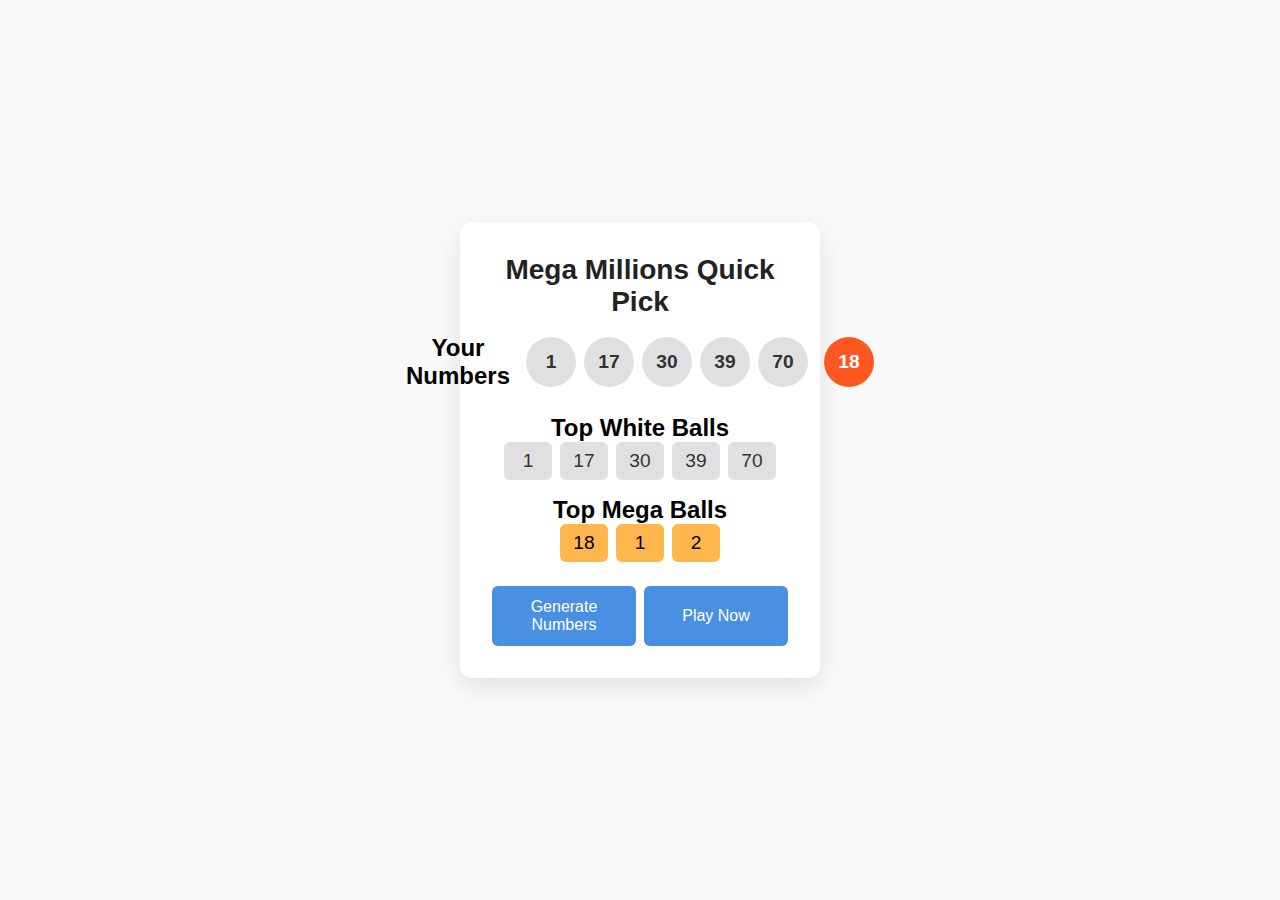
==== index.html @ 289bb9d2 "Update index.html" ====
<!DOCTYPE html>
<html lang="en">
<head>
  <meta charset="UTF-8" />
  <meta name="viewport" content="width=device-width, initial-scale=1" />
  <meta name="description" content="Generate sleek Mega Millions lottery numbers." />
  <title>Mega Millions Quick Pick</title>
  
  <!-- Preload critical CSS -->
  <link rel="preload" href="styles.css" as="style">
  <link rel="stylesheet" href="styles.css" />

  <!-- Favicon -->
  <link rel="icon" href="favicon.ico" />

  <!-- Open Graph Meta Tags -->
  <meta property="og:title" content="Mega Millions Quick Pick" />
  <meta property="og:description" content="Try your luck at generating Mega Millions lottery numbers!" />
  <meta property="og:image" content="path/to/preview-image.jpg" />
  <meta property="og:url" content="https://yourwebsite.com" />

  <!-- Prevent rendering issues -->
  <meta http-equiv="X-UA-Compatible" content="IE=edge" />
</head>
<body>
  <main class="card" role="main">
    <h1>Mega Millions Quick Pick</h1>

    <section class="numbers" aria-labelledby="numbers-heading">
      <h2 id="numbers-heading">Your Numbers</h2>
      <div class="white-numbers" aria-label="White Balls"></div>
      <div class="mega-number" aria-label="Mega Ball"></div>
    </section>

    <section class="frequency-section">
      <div class="freq-block">
        <h2>Top White Balls</h2>
        <div id="whiteFreqList" class="freq-list"></div>
      </div>
      <div class="freq-block">
        <h2>Top Mega Balls</h2>
        <div id="megaFreqList" class="freq-list"></div>
      </div>
    </section>

    <section class="actions">
      <button id="generateBtn" aria-label="Generate Lottery Numbers">Generate Numbers</button>
      <a id="playBtn" class="button" href="https://lnk.to/TLHP?tl_affid=17717" target="_blank" rel="noopener noreferrer" aria-label="Play Mega Millions Now">Play Now</a>
    </section>
  </main>

  <!-- JavaScript -->
  <script src="script.js" defer></script>
</body>
</html>
---- styles.css ----
* { box-sizing: border-box; margin: 0; padding: 0; }
body { font-family: Arial, sans-serif; background: #f9f9f9; display: flex; justify-content: center; align-items: center; min-height: 100vh; }
.card { background: #fff; padding: 2rem; border-radius: 12px; box-shadow: 0 8px 24px rgba(0,0,0,0.1); text-align: center; width: 360px; }
h1 { font-size: 1.75rem; margin-bottom: 1rem; color: #222; }
.numbers { display: flex; justify-content: center; align-items: center; margin: 1rem 0; gap: 1rem; }
.white-numbers, .mega-number { display: flex; gap: 0.5rem; }
.white-numbers .ball, .mega-number .ball { width: 50px; height: 50px; border-radius: 50%; display: flex; justify-content: center; align-items: center; font-size: 1.2rem; font-weight: bold; }
.white-numbers .ball { background: #e0e0e0; color: #333; }
.mega-number .ball { background: #ff5722; color: #fff; }
.frequency-section { margin: 1.5rem 0; }
.freq-block { margin-bottom: 1rem; }
.freq-block h3 { font-size: 1.1rem; margin-bottom: 0.5rem; color: #555; }
.freq-list { display: flex; flex-wrap: wrap; justify-content: center; gap: 0.5rem; }
.freq-item { background: #e0e0e0; padding: 0.5rem 0.75rem; border-radius: 6px; font-size: 1.2rem; color: #333; min-width: 48px; text-align: center; }
.freq-item.mega { background: #ffb74d; color: #000; }
.actions { display: flex; gap: 0.5rem; justify-content: center; margin-top: 1rem; }
button, a.button { flex: 1; text-decoration: none; background: #4a90e2; color: #fff; border: none; padding: 0.75rem; border-radius: 6px; font-size: 1rem; cursor: pointer; transition: background 0.3s; display: inline-flex; align-items: center; justify-content: center; }
button:hover, a.button:hover { background: #357ab8; }
---- styles.css ----
* { box-sizing: border-box; margin: 0; padding: 0; }
body { font-family: Arial, sans-serif; background: #f9f9f9; display: flex; justify-content: center; align-items: center; min-height: 100vh; }
.card { background: #fff; padding: 2rem; border-radius: 12px; box-shadow: 0 8px 24px rgba(0,0,0,0.1); text-align: center; width: 360px; }
h1 { font-size: 1.75rem; margin-bottom: 1rem; color: #222; }
.numbers { display: flex; justify-content: center; align-items: center; margin: 1rem 0; gap: 1rem; }
.white-numbers, .mega-number { display: flex; gap: 0.5rem; }
.white-numbers .ball, .mega-number .ball { width: 50px; height: 50px; border-radius: 50%; display: flex; justify-content: center; align-items: center; font-size: 1.2rem; font-weight: bold; }
.white-numbers .ball { background: #e0e0e0; color: #333; }
.mega-number .ball { background: #ff5722; color: #fff; }
.frequency-section { margin: 1.5rem 0; }
.freq-block { margin-bottom: 1rem; }
.freq-block h3 { font-size: 1.1rem; margin-bottom: 0.5rem; color: #555; }
.freq-list { display: flex; flex-wrap: wrap; justify-content: center; gap: 0.5rem; }
.freq-item { background: #e0e0e0; padding: 0.5rem 0.75rem; border-radius: 6px; font-size: 1.2rem; color: #333; min-width: 48px; text-align: center; }
.freq-item.mega { background: #ffb74d; color: #000; }
.actions { display: flex; gap: 0.5rem; justify-content: center; margin-top: 1rem; }
button, a.button { flex: 1; text-decoration: none; background: #4a90e2; color: #fff; border: none; padding: 0.75rem; border-radius: 6px; font-size: 1rem; cursor: pointer; transition: background 0.3s; display: inline-flex; align-items: center; justify-content: center; }
button:hover, a.button:hover { background: #357ab8; }
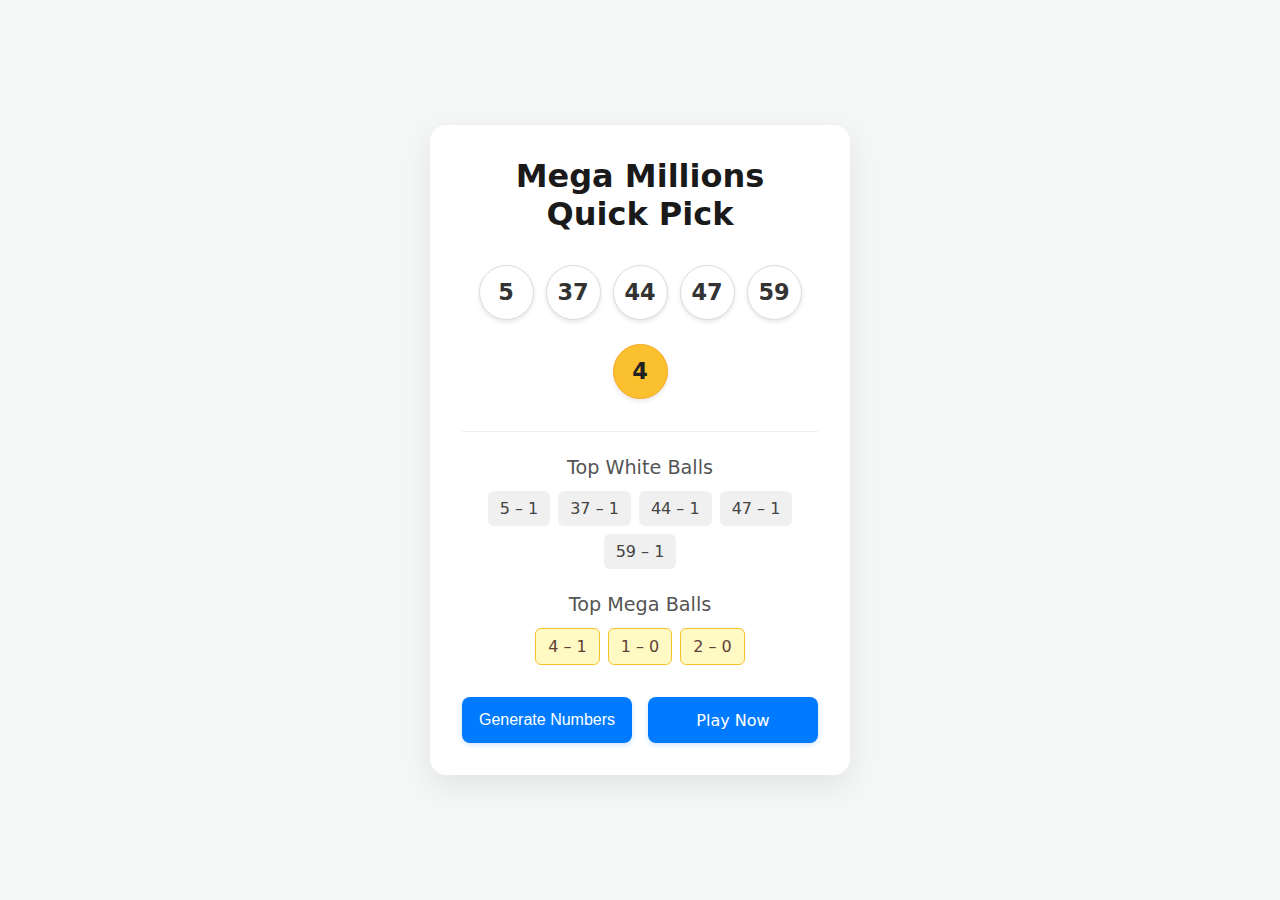
==== commit 9ec1d269: "Update index.html" ====
--- a/index.html
+++ b/index.html
@@ -3,53 +3,82 @@
 <head>
   <meta charset="UTF-8" />
   <meta name="viewport" content="width=device-width, initial-scale=1" />
-  <meta name="description" content="Generate sleek Mega Millions lottery numbers." />
-  <title>Mega Millions Quick Pick</title>
-  
+  <meta name="description" content="Generate sleek Mega Millions lottery numbers with history and frequency insights." />
+  <title>Mega Millions Quick Pick Generator</title>
+
   <!-- Preload critical CSS -->
   <link rel="preload" href="styles.css" as="style">
   <link rel="stylesheet" href="styles.css" />
 
   <!-- Favicon -->
-  <link rel="icon" href="favicon.ico" />
+  <link rel="icon" href="favicon.ico" /> <!-- Make sure favicon.ico exists -->
 
   <!-- Open Graph Meta Tags -->
-  <meta property="og:title" content="Mega Millions Quick Pick" />
-  <meta property="og:description" content="Try your luck at generating Mega Millions lottery numbers!" />
-  <meta property="og:image" content="path/to/preview-image.jpg" />
-  <meta property="og:url" content="https://yourwebsite.com" />
+  <meta property="og:title" content="Mega Millions Quick Pick Generator" />
+  <meta property="og:description" content="Generate Mega Millions lottery numbers, view history, and see frequent picks!" />
+  <!-- === UPDATE THESE === -->
+  <meta property="og:image" content="https://magyarplatano.github.io/megamillionsnumbergenerator/preview-image.jpg" /> <!-- Example: Replace with your actual image URL -->
+  <meta property="og:url" content="https://magyarplatano.github.io/megamillionsnumbergenerator/" /> <!-- Example: Replace with your actual live URL -->
+  <meta property="og:type" content="website" />
+  <!-- === === === === === -->
 
-  <!-- Prevent rendering issues -->
+  <!-- Prevent rendering issues (Optional but often helpful) -->
   <meta http-equiv="X-UA-Compatible" content="IE=edge" />
 </head>
 <body>
-  <main class="card" role="main">
+  <!-- Removed redundant role="main" -->
+  <main class="card">
     <h1>Mega Millions Quick Pick</h1>
 
-    <section class="numbers" aria-labelledby="numbers-heading">
-      <h2 id="numbers-heading">Your Numbers</h2>
+    <!-- Removed internal h2 and aria-labelledby, added aria-label -->
+    <section class="numbers" aria-label="Generated Numbers">
+      <!-- Numbers will be generated here by script.js -->
       <div class="white-numbers" aria-label="White Balls"></div>
       <div class="mega-number" aria-label="Mega Ball"></div>
     </section>
 
-    <section class="frequency-section">
-      <div class="freq-block">
-        <h2>Top White Balls</h2>
-        <div id="whiteFreqList" class="freq-list"></div>
-      </div>
-      <div class="freq-block">
-        <h2>Top Mega Balls</h2>
-        <div id="megaFreqList" class="freq-list"></div>
-      </div>
+    <!-- Frequency section (optional, based on your script.js features) -->
+    <section class="frequency-section" aria-labelledby="frequency-heading">
+        <h2 id="frequency-heading" class="visually-hidden">Number Frequency</h2> <!-- Added a visually hidden heading for better structure -->
+        <div class="freq-block">
+            <!-- Changed h2 to h3 for better hierarchy -->
+            <h3>Top White Balls</h3>
+            <div id="whiteFreqList" class="freq-list">
+                <!-- Frequency items will be generated here -->
+            </div>
+        </div>
+        <div class="freq-block">
+            <!-- Changed h2 to h3 for better hierarchy -->
+            <h3>Top Mega Balls</h3>
+            <div id="megaFreqList" class="freq-list">
+                <!-- Frequency items will be generated here -->
+            </div>
+        </div>
     </section>
 
-    <section class="actions">
-      <button id="generateBtn" aria-label="Generate Lottery Numbers">Generate Numbers</button>
-      <a id="playBtn" class="button" href="https://lnk.to/TLHP?tl_affid=17717" target="_blank" rel="noopener noreferrer" aria-label="Play Mega Millions Now">Play Now</a>
+    <section class="actions" aria-label="Actions">
+      <button id="generateBtn" aria-label="Generate New Lottery Numbers">Generate Numbers</button>
+      <!-- Ensure the affiliate link is correct -->
+      <a id="playBtn" class="button" href="https://lnk.to/TLHP?tl_affid=17717" target="_blank" rel="noopener noreferrer" aria-label="Play Mega Millions Online">Play Now</a>
     </section>
   </main>
 
-  <!-- JavaScript -->
+  <!-- Add a visually-hidden class to your CSS for accessibility -->
+  <style>
+    .visually-hidden {
+      position: absolute;
+      width: 1px;
+      height: 1px;
+      padding: 0;
+      margin: -1px;
+      overflow: hidden;
+      clip: rect(0, 0, 0, 0);
+      white-space: nowrap;
+      border: 0;
+    }
+  </style>
+
+  <!-- JavaScript (defer ensures it runs after HTML parsing) -->
   <script src="script.js" defer></script>
 </body>
 </html>
--- a/styles.css
+++ b/styles.css
@@ -1,18 +1,182 @@
-* { box-sizing: border-box; margin: 0; padding: 0; }
-body { font-family: Arial, sans-serif; background: #f9f9f9; display: flex; justify-content: center; align-items: center; min-height: 100vh; }
-.card { background: #fff; padding: 2rem; border-radius: 12px; box-shadow: 0 8px 24px rgba(0,0,0,0.1); text-align: center; width: 360px; }
-h1 { font-size: 1.75rem; margin-bottom: 1rem; color: #222; }
-.numbers { display: flex; justify-content: center; align-items: center; margin: 1rem 0; gap: 1rem; }
-.white-numbers, .mega-number { display: flex; gap: 0.5rem; }
-.white-numbers .ball, .mega-number .ball { width: 50px; height: 50px; border-radius: 50%; display: flex; justify-content: center; align-items: center; font-size: 1.2rem; font-weight: bold; }
-.white-numbers .ball { background: #e0e0e0; color: #333; }
-.mega-number .ball { background: #ff5722; color: #fff; }
-.frequency-section { margin: 1.5rem 0; }
-.freq-block { margin-bottom: 1rem; }
-.freq-block h3 { font-size: 1.1rem; margin-bottom: 0.5rem; color: #555; }
-.freq-list { display: flex; flex-wrap: wrap; justify-content: center; gap: 0.5rem; }
-.freq-item { background: #e0e0e0; padding: 0.5rem 0.75rem; border-radius: 6px; font-size: 1.2rem; color: #333; min-width: 48px; text-align: center; }
-.freq-item.mega { background: #ffb74d; color: #000; }
-.actions { display: flex; gap: 0.5rem; justify-content: center; margin-top: 1rem; }
-button, a.button { flex: 1; text-decoration: none; background: #4a90e2; color: #fff; border: none; padding: 0.75rem; border-radius: 6px; font-size: 1rem; cursor: pointer; transition: background 0.3s; display: inline-flex; align-items: center; justify-content: center; }
-button:hover, a.button:hover { background: #357ab8; }+/* === Reset & Basic Setup === */
+* {
+    box-sizing: border-box;
+    margin: 0;
+    padding: 0;
+}
+
+body {
+    /* Using a modern system font stack */
+    font-family: system-ui, -apple-system, BlinkMacSystemFont, "Segoe UI", Roboto,
+        Oxygen, Ubuntu, Cantarell, "Open Sans", "Helvetica Neue", sans-serif;
+    background-color: #f4f7f6; /* Slightly softer background */
+    color: #333; /* Default text color */
+    display: flex;
+    justify-content: center;
+    align-items: center;
+    min-height: 100vh;
+    padding: 1rem; /* Add padding for small screens */
+}
+
+/* === Card Styling === */
+.card {
+    background: #ffffff;
+    padding: 2rem;
+    border-radius: 16px; /* Slightly larger radius */
+    box-shadow: 0 10px 30px rgba(0, 0, 0, 0.08); /* Softer shadow */
+    text-align: center;
+    /* Responsive width */
+    max-width: 420px; /* Max width */
+    width: 100%; /* Take available width up to max-width */
+    margin: 1rem; /* Ensure spacing from viewport edges */
+}
+
+h1 {
+    font-size: 2rem; /* Slightly larger */
+    margin-bottom: 1.5rem; /* More space below title */
+    color: #1a1a1a; /* Darker heading color */
+    font-weight: 600;
+}
+
+/* === Generated Numbers Display === */
+.numbers {
+    display: flex;
+    justify-content: center; /* Center the groups */
+    align-items: center;
+    margin: 2rem 0; /* More vertical spacing */
+    gap: 1.5rem; /* Increased gap between white/mega groups */
+    flex-wrap: wrap; /* Allow wrapping if needed on very small screens */
+}
+
+.white-numbers,
+.mega-number {
+    display: flex;
+    gap: 0.75rem; /* Slightly more space between balls */
+}
+
+.ball { /* Combined common styles for all balls */
+    width: 55px; /* Slightly larger balls */
+    height: 55px;
+    border-radius: 50%;
+    display: flex;
+    justify-content: center;
+    align-items: center;
+    font-size: 1.4rem; /* Larger number text */
+    font-weight: bold;
+    box-shadow: 0 2px 4px rgba(0,0,0,0.1); /* Subtle shadow on balls */
+    transition: transform 0.2s ease-in-out; /* Smooth transition for hover */
+}
+
+/* Style for White Balls */
+.white-numbers .ball {
+    background: #ffffff;
+    color: #333333;
+    border: 1px solid #dcdcdc; /* Clearer border */
+}
+
+/* Style for the Mega Ball */
+.mega-number .ball {
+    /* Official Mega Millions Gold/Yellow */
+    background: #fbc02d; /* Material Design Yellow 700 - good gold */
+    color: #212121; /* Dark text for better contrast on yellow */
+    border: 1px solid #f9a825; /* Slightly darker border */
+}
+
+/* Optional: Add a subtle hover effect to balls */
+.ball:hover {
+    transform: scale(1.05);
+    box-shadow: 0 4px 8px rgba(0,0,0,0.15);
+}
+
+
+/* === Frequency Section (If you have one) === */
+.frequency-section {
+    margin: 2rem 0;
+    border-top: 1px solid #eee; /* Separator line */
+    padding-top: 1.5rem;
+}
+
+.freq-block {
+    margin-bottom: 1.5rem;
+}
+
+.freq-block h3 {
+    font-size: 1.2rem;
+    margin-bottom: 0.75rem;
+    color: #555;
+    font-weight: 500;
+}
+
+.freq-list {
+    display: flex;
+    flex-wrap: wrap;
+    justify-content: center;
+    gap: 0.5rem;
+}
+
+.freq-item {
+    background: #f0f0f0; /* Lighter gray */
+    padding: 0.5rem 0.75rem;
+    border-radius: 6px;
+    font-size: 1rem; /* Slightly smaller than main balls */
+    color: #444;
+    min-width: 40px; /* Adjust as needed */
+    text-align: center;
+    font-weight: 500;
+}
+
+.freq-item.mega {
+    background: #fff9c4; /* Lighter yellow for frequency */
+    color: #5d4037; /* Brownish text for contrast */
+    border: 1px solid #fbc02d;
+}
+
+/* === Action Buttons === */
+.actions {
+    display: flex;
+    gap: 1rem; /* More space between buttons */
+    justify-content: center;
+    margin-top: 2rem; /* More space above buttons */
+}
+
+button,
+a.button {
+    flex: 1; /* Allow buttons to grow */
+    max-width: 180px; /* But prevent them from getting too wide */
+    text-decoration: none;
+    background: #007bff; /* Standard vibrant blue */
+    color: #ffffff;
+    border: none;
+    padding: 0.85rem 1rem; /* Slightly more padding */
+    border-radius: 8px; /* Match card radius style */
+    font-size: 1rem;
+    font-weight: 500;
+    cursor: pointer;
+    transition: background-color 0.3s ease, transform 0.1s ease; /* Smooth transitions */
+    display: inline-flex;
+    align-items: center;
+    justify-content: center;
+    box-shadow: 0 2px 5px rgba(0, 123, 255, 0.2); /* Subtle shadow */
+}
+
+button:hover,
+a.button:hover {
+    background: #0056b3; /* Darker blue on hover */
+    transform: translateY(-2px); /* Slight lift effect */
+}
+
+button:active,
+a.button:active {
+    transform: translateY(0); /* Press down effect */
+    box-shadow: none;
+}
+
+/* Optional: Style for a secondary button if needed */
+.button.secondary {
+    background-color: #6c757d; /* Gray */
+    box-shadow: 0 2px 5px rgba(108, 117, 125, 0.2);
+}
+
+.button.secondary:hover {
+    background-color: #5a6268;
+}
--- a/styles.css
+++ b/styles.css
@@ -1,18 +1,182 @@
-* { box-sizing: border-box; margin: 0; padding: 0; }
-body { font-family: Arial, sans-serif; background: #f9f9f9; display: flex; justify-content: center; align-items: center; min-height: 100vh; }
-.card { background: #fff; padding: 2rem; border-radius: 12px; box-shadow: 0 8px 24px rgba(0,0,0,0.1); text-align: center; width: 360px; }
-h1 { font-size: 1.75rem; margin-bottom: 1rem; color: #222; }
-.numbers { display: flex; justify-content: center; align-items: center; margin: 1rem 0; gap: 1rem; }
-.white-numbers, .mega-number { display: flex; gap: 0.5rem; }
-.white-numbers .ball, .mega-number .ball { width: 50px; height: 50px; border-radius: 50%; display: flex; justify-content: center; align-items: center; font-size: 1.2rem; font-weight: bold; }
-.white-numbers .ball { background: #e0e0e0; color: #333; }
-.mega-number .ball { background: #ff5722; color: #fff; }
-.frequency-section { margin: 1.5rem 0; }
-.freq-block { margin-bottom: 1rem; }
-.freq-block h3 { font-size: 1.1rem; margin-bottom: 0.5rem; color: #555; }
-.freq-list { display: flex; flex-wrap: wrap; justify-content: center; gap: 0.5rem; }
-.freq-item { background: #e0e0e0; padding: 0.5rem 0.75rem; border-radius: 6px; font-size: 1.2rem; color: #333; min-width: 48px; text-align: center; }
-.freq-item.mega { background: #ffb74d; color: #000; }
-.actions { display: flex; gap: 0.5rem; justify-content: center; margin-top: 1rem; }
-button, a.button { flex: 1; text-decoration: none; background: #4a90e2; color: #fff; border: none; padding: 0.75rem; border-radius: 6px; font-size: 1rem; cursor: pointer; transition: background 0.3s; display: inline-flex; align-items: center; justify-content: center; }
-button:hover, a.button:hover { background: #357ab8; }+/* === Reset & Basic Setup === */
+* {
+    box-sizing: border-box;
+    margin: 0;
+    padding: 0;
+}
+
+body {
+    /* Using a modern system font stack */
+    font-family: system-ui, -apple-system, BlinkMacSystemFont, "Segoe UI", Roboto,
+        Oxygen, Ubuntu, Cantarell, "Open Sans", "Helvetica Neue", sans-serif;
+    background-color: #f4f7f6; /* Slightly softer background */
+    color: #333; /* Default text color */
+    display: flex;
+    justify-content: center;
+    align-items: center;
+    min-height: 100vh;
+    padding: 1rem; /* Add padding for small screens */
+}
+
+/* === Card Styling === */
+.card {
+    background: #ffffff;
+    padding: 2rem;
+    border-radius: 16px; /* Slightly larger radius */
+    box-shadow: 0 10px 30px rgba(0, 0, 0, 0.08); /* Softer shadow */
+    text-align: center;
+    /* Responsive width */
+    max-width: 420px; /* Max width */
+    width: 100%; /* Take available width up to max-width */
+    margin: 1rem; /* Ensure spacing from viewport edges */
+}
+
+h1 {
+    font-size: 2rem; /* Slightly larger */
+    margin-bottom: 1.5rem; /* More space below title */
+    color: #1a1a1a; /* Darker heading color */
+    font-weight: 600;
+}
+
+/* === Generated Numbers Display === */
+.numbers {
+    display: flex;
+    justify-content: center; /* Center the groups */
+    align-items: center;
+    margin: 2rem 0; /* More vertical spacing */
+    gap: 1.5rem; /* Increased gap between white/mega groups */
+    flex-wrap: wrap; /* Allow wrapping if needed on very small screens */
+}
+
+.white-numbers,
+.mega-number {
+    display: flex;
+    gap: 0.75rem; /* Slightly more space between balls */
+}
+
+.ball { /* Combined common styles for all balls */
+    width: 55px; /* Slightly larger balls */
+    height: 55px;
+    border-radius: 50%;
+    display: flex;
+    justify-content: center;
+    align-items: center;
+    font-size: 1.4rem; /* Larger number text */
+    font-weight: bold;
+    box-shadow: 0 2px 4px rgba(0,0,0,0.1); /* Subtle shadow on balls */
+    transition: transform 0.2s ease-in-out; /* Smooth transition for hover */
+}
+
+/* Style for White Balls */
+.white-numbers .ball {
+    background: #ffffff;
+    color: #333333;
+    border: 1px solid #dcdcdc; /* Clearer border */
+}
+
+/* Style for the Mega Ball */
+.mega-number .ball {
+    /* Official Mega Millions Gold/Yellow */
+    background: #fbc02d; /* Material Design Yellow 700 - good gold */
+    color: #212121; /* Dark text for better contrast on yellow */
+    border: 1px solid #f9a825; /* Slightly darker border */
+}
+
+/* Optional: Add a subtle hover effect to balls */
+.ball:hover {
+    transform: scale(1.05);
+    box-shadow: 0 4px 8px rgba(0,0,0,0.15);
+}
+
+
+/* === Frequency Section (If you have one) === */
+.frequency-section {
+    margin: 2rem 0;
+    border-top: 1px solid #eee; /* Separator line */
+    padding-top: 1.5rem;
+}
+
+.freq-block {
+    margin-bottom: 1.5rem;
+}
+
+.freq-block h3 {
+    font-size: 1.2rem;
+    margin-bottom: 0.75rem;
+    color: #555;
+    font-weight: 500;
+}
+
+.freq-list {
+    display: flex;
+    flex-wrap: wrap;
+    justify-content: center;
+    gap: 0.5rem;
+}
+
+.freq-item {
+    background: #f0f0f0; /* Lighter gray */
+    padding: 0.5rem 0.75rem;
+    border-radius: 6px;
+    font-size: 1rem; /* Slightly smaller than main balls */
+    color: #444;
+    min-width: 40px; /* Adjust as needed */
+    text-align: center;
+    font-weight: 500;
+}
+
+.freq-item.mega {
+    background: #fff9c4; /* Lighter yellow for frequency */
+    color: #5d4037; /* Brownish text for contrast */
+    border: 1px solid #fbc02d;
+}
+
+/* === Action Buttons === */
+.actions {
+    display: flex;
+    gap: 1rem; /* More space between buttons */
+    justify-content: center;
+    margin-top: 2rem; /* More space above buttons */
+}
+
+button,
+a.button {
+    flex: 1; /* Allow buttons to grow */
+    max-width: 180px; /* But prevent them from getting too wide */
+    text-decoration: none;
+    background: #007bff; /* Standard vibrant blue */
+    color: #ffffff;
+    border: none;
+    padding: 0.85rem 1rem; /* Slightly more padding */
+    border-radius: 8px; /* Match card radius style */
+    font-size: 1rem;
+    font-weight: 500;
+    cursor: pointer;
+    transition: background-color 0.3s ease, transform 0.1s ease; /* Smooth transitions */
+    display: inline-flex;
+    align-items: center;
+    justify-content: center;
+    box-shadow: 0 2px 5px rgba(0, 123, 255, 0.2); /* Subtle shadow */
+}
+
+button:hover,
+a.button:hover {
+    background: #0056b3; /* Darker blue on hover */
+    transform: translateY(-2px); /* Slight lift effect */
+}
+
+button:active,
+a.button:active {
+    transform: translateY(0); /* Press down effect */
+    box-shadow: none;
+}
+
+/* Optional: Style for a secondary button if needed */
+.button.secondary {
+    background-color: #6c757d; /* Gray */
+    box-shadow: 0 2px 5px rgba(108, 117, 125, 0.2);
+}
+
+.button.secondary:hover {
+    background-color: #5a6268;
+}
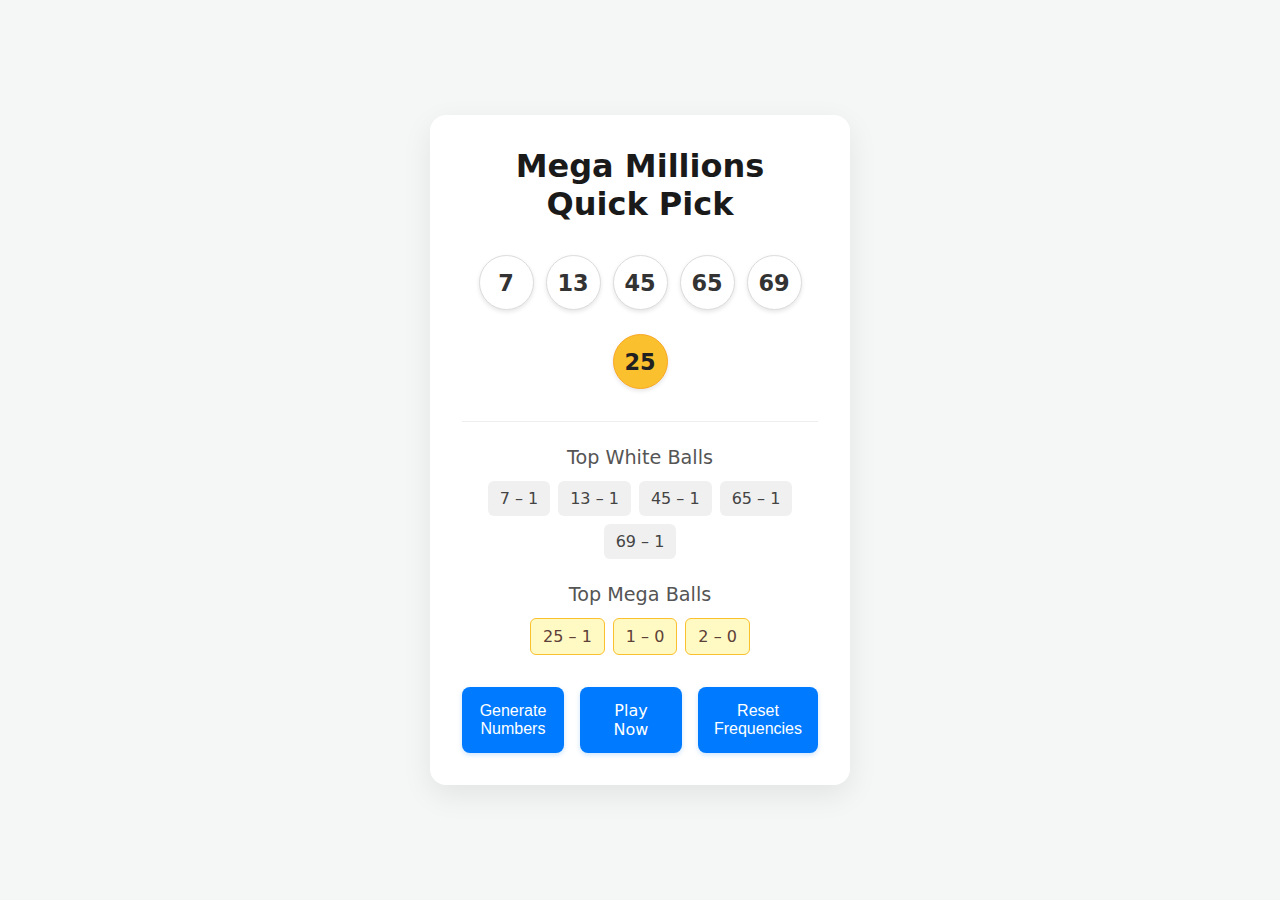
==== commit 9103e0ef: "Update index.html" ====
--- a/index.html
+++ b/index.html
@@ -60,6 +60,7 @@
       <button id="generateBtn" aria-label="Generate New Lottery Numbers">Generate Numbers</button>
       <!-- Ensure the affiliate link is correct -->
       <a id="playBtn" class="button" href="https://lnk.to/TLHP?tl_affid=17717" target="_blank" rel="noopener noreferrer" aria-label="Play Mega Millions Online">Play Now</a>
+      <button id="resetBtn" class="secondary" aria-label="Reset Frequency Data">Reset Frequencies</button>
     </section>
   </main>
 
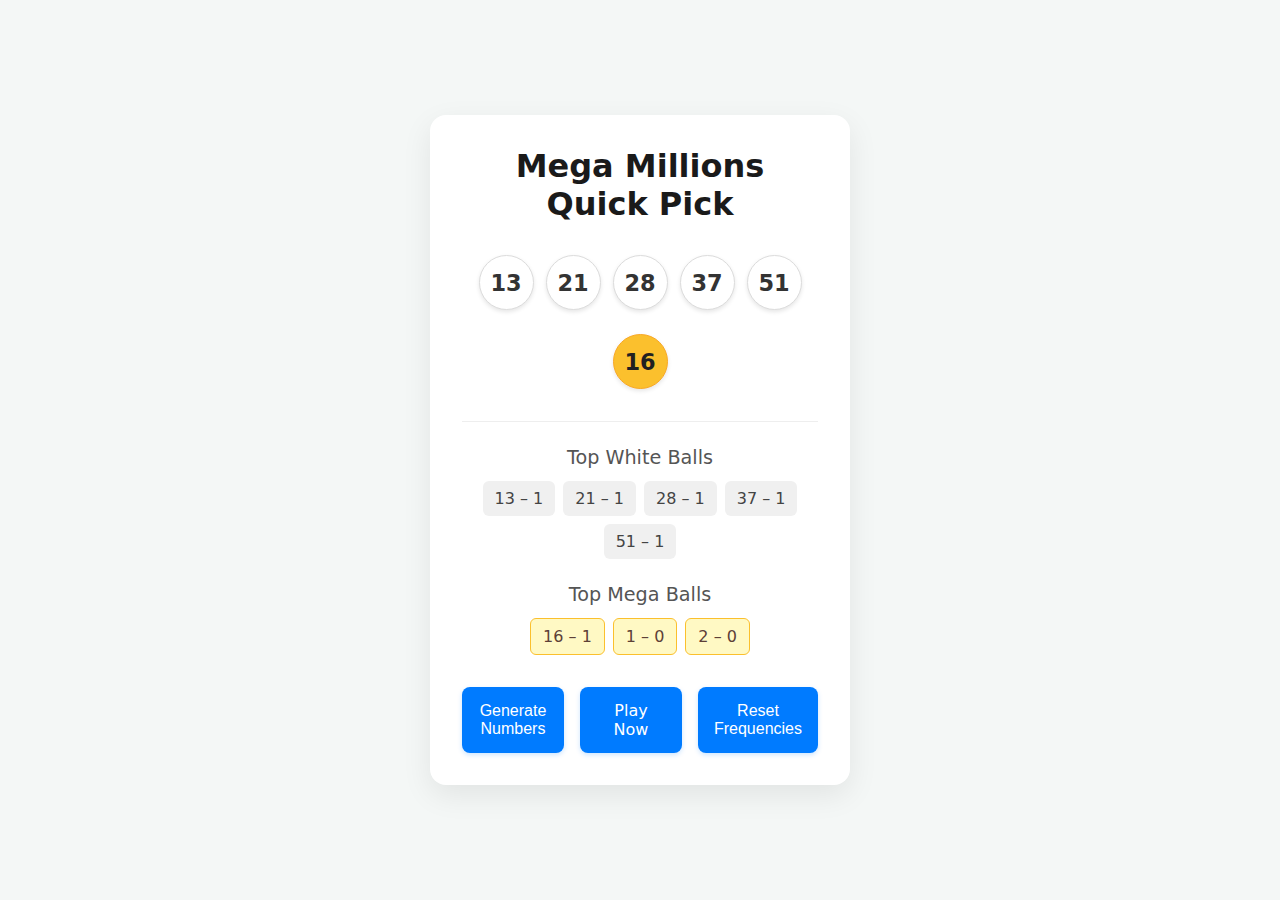
==== commit fcb4bdb9: "Update index.html" ====
--- a/index.html
+++ b/index.html
@@ -26,6 +26,17 @@
   <meta http-equiv="X-UA-Compatible" content="IE=edge" />
 </head>
 <body>
+
+  <!-- Google Analytics -->
+<script async src="https://www.googletagmanager.com/gtag/js?id=G-XXXXXXXXXX"></script>
+<script>
+  window.dataLayer = window.dataLayer || [];
+  function gtag(){dataLayer.push(arguments);}
+  gtag('js', new Date());
+
+  gtag('config', 'G-F3H5F42000');
+</script>
+
   <!-- Removed redundant role="main" -->
   <main class="card">
     <h1>Mega Millions Quick Pick</h1>
--- a/styles.css
+++ b/styles.css
@@ -179,4 +179,20 @@
 
 .button.secondary:hover {
     background-color: #5a6268;
+/* Secondary Button Style (Reset Frequencies) */
+button.secondary {
+  background-color: #f5f5f5;
+  color: #444;
+  border: 1px solid #ccc;
+  border-radius: 8px;
+  padding: 10px 16px;
+  font-size: 1rem;
+  margin-top: 12px;
+  transition: background-color 0.2s ease;
 }
+
+button.secondary:hover {
+  background-color: #e4e4e4;
+  cursor: pointer;
+}
+
--- a/styles.css
+++ b/styles.css
@@ -179,4 +179,20 @@
 
 .button.secondary:hover {
     background-color: #5a6268;
+/* Secondary Button Style (Reset Frequencies) */
+button.secondary {
+  background-color: #f5f5f5;
+  color: #444;
+  border: 1px solid #ccc;
+  border-radius: 8px;
+  padding: 10px 16px;
+  font-size: 1rem;
+  margin-top: 12px;
+  transition: background-color 0.2s ease;
 }
+
+button.secondary:hover {
+  background-color: #e4e4e4;
+  cursor: pointer;
+}
+
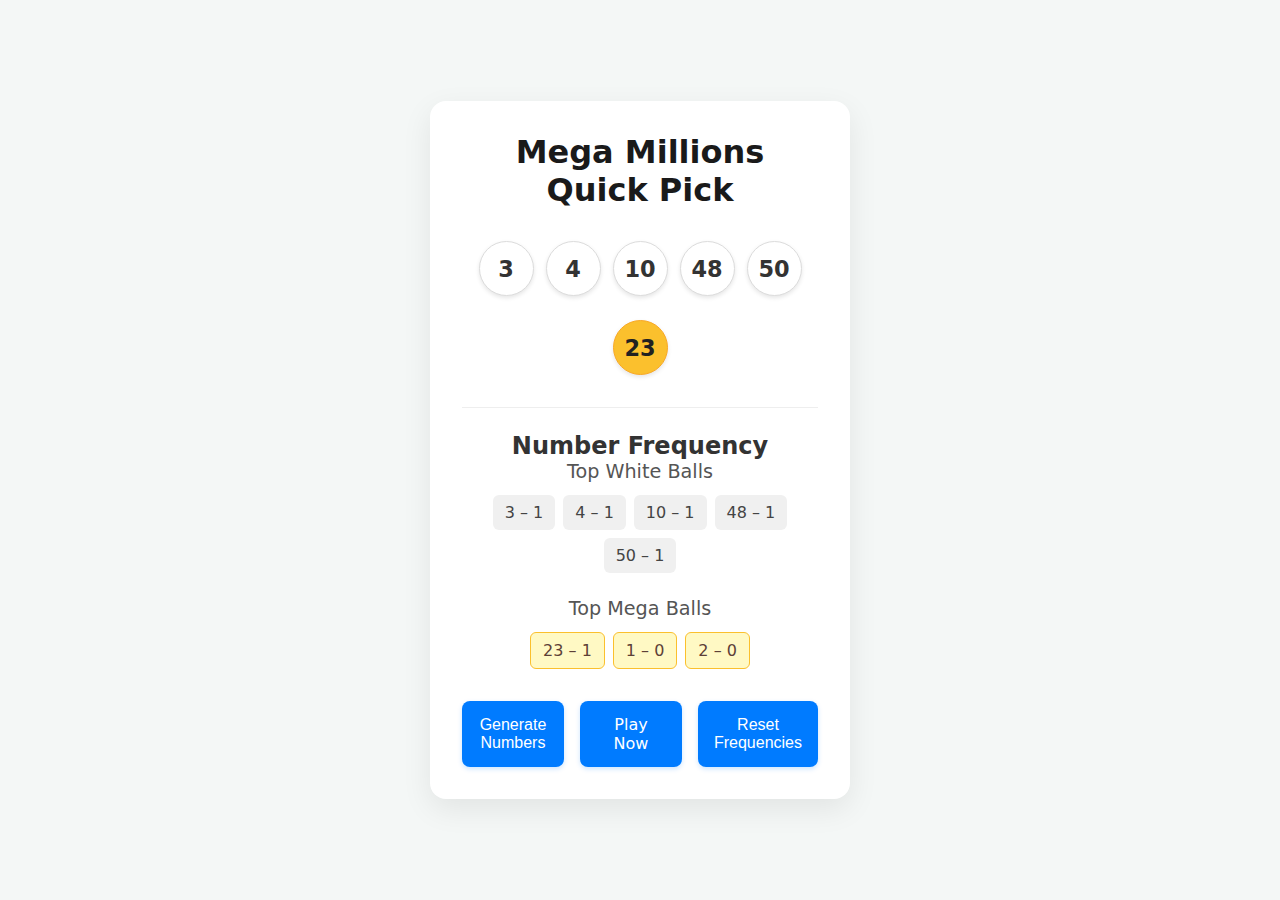
==== commit 1416b30a: "Update index.html" ====
--- a/index.html
+++ b/index.html
@@ -7,90 +7,67 @@
   <title>Mega Millions Quick Pick Generator</title>
 
   <!-- Preload critical CSS -->
-  <link rel="preload" href="styles.css" as="style">
+  <link rel="preload" href="styles.css" as="style" crossorigin="anonymous">
   <link rel="stylesheet" href="styles.css" />
 
   <!-- Favicon -->
-  <link rel="icon" href="favicon.ico" /> <!-- Make sure favicon.ico exists -->
+  <link rel="icon" href="favicon.ico" />
 
   <!-- Open Graph Meta Tags -->
   <meta property="og:title" content="Mega Millions Quick Pick Generator" />
   <meta property="og:description" content="Generate Mega Millions lottery numbers, view history, and see frequent picks!" />
-  <!-- === UPDATE THESE === -->
-  <meta property="og:image" content="https://magyarplatano.github.io/megamillionsnumbergenerator/preview-image.jpg" /> <!-- Example: Replace with your actual image URL -->
-  <meta property="og:url" content="https://magyarplatano.github.io/megamillionsnumbergenerator/" /> <!-- Example: Replace with your actual live URL -->
+  <meta property="og:image" content="https://magyarplatano.github.io/megamillionsnumbergenerator/preview-image.jpg" />
+  <meta property="og:url" content="https://magyarplatano.github.io/megamillionsnumbergenerator/" />
   <meta property="og:type" content="website" />
-  <!-- === === === === === -->
 
-  <!-- Prevent rendering issues (Optional but often helpful) -->
+  <!-- Prevent rendering issues -->
   <meta http-equiv="X-UA-Compatible" content="IE=edge" />
 </head>
 <body>
 
   <!-- Google Analytics -->
-<script async src="https://www.googletagmanager.com/gtag/js?id=G-XXXXXXXXXX"></script>
-<script>
-  window.dataLayer = window.dataLayer || [];
-  function gtag(){dataLayer.push(arguments);}
-  gtag('js', new Date());
+  <script async src="https://www.googletagmanager.com/gtag/js?id=G-XXXXXXXXXX"></script>
+  <script>
+    window.dataLayer = window.dataLayer || [];
+    function gtag(){dataLayer.push(arguments);}
+    gtag('js', new Date());
 
-  gtag('config', 'G-F3H5F42000');
-</script>
+    gtag('config', 'G-F3H5F42000');
+  </script>
 
-  <!-- Removed redundant role="main" -->
   <main class="card">
     <h1>Mega Millions Quick Pick</h1>
 
-    <!-- Removed internal h2 and aria-labelledby, added aria-label -->
     <section class="numbers" aria-label="Generated Numbers">
       <!-- Numbers will be generated here by script.js -->
-      <div class="white-numbers" aria-label="White Balls"></div>
-      <div class="mega-number" aria-label="Mega Ball"></div>
+      <ul class="white-numbers" aria-label="White Balls"></ul>
+      <ul class="mega-number" aria-label="Mega Ball"></ul>
     </section>
 
-    <!-- Frequency section (optional, based on your script.js features) -->
     <section class="frequency-section" aria-labelledby="frequency-heading">
-        <h2 id="frequency-heading" class="visually-hidden">Number Frequency</h2> <!-- Added a visually hidden heading for better structure -->
-        <div class="freq-block">
-            <!-- Changed h2 to h3 for better hierarchy -->
-            <h3>Top White Balls</h3>
-            <div id="whiteFreqList" class="freq-list">
-                <!-- Frequency items will be generated here -->
-            </div>
-        </div>
-        <div class="freq-block">
-            <!-- Changed h2 to h3 for better hierarchy -->
-            <h3>Top Mega Balls</h3>
-            <div id="megaFreqList" class="freq-list">
-                <!-- Frequency items will be generated here -->
-            </div>
-        </div>
+      <h2 id="frequency-heading" class="visually-hidden">Number Frequency</h2>
+      <div class="freq-block">
+        <h3>Top White Balls</h3>
+        <ul id="whiteFreqList" class="freq-list">
+          <!-- Frequency items will be generated here -->
+        </ul>
+      </div>
+      <div class="freq-block">
+        <h3>Top Mega Balls</h3>
+        <ul id="megaFreqList" class="freq-list">
+          <!-- Frequency items will be generated here -->
+        </ul>
+      </div>
     </section>
 
     <section class="actions" aria-label="Actions">
       <button id="generateBtn" aria-label="Generate New Lottery Numbers">Generate Numbers</button>
-      <!-- Ensure the affiliate link is correct -->
       <a id="playBtn" class="button" href="https://lnk.to/TLHP?tl_affid=17717" target="_blank" rel="noopener noreferrer" aria-label="Play Mega Millions Online">Play Now</a>
       <button id="resetBtn" class="secondary" aria-label="Reset Frequency Data">Reset Frequencies</button>
     </section>
   </main>
 
-  <!-- Add a visually-hidden class to your CSS for accessibility -->
-  <style>
-    .visually-hidden {
-      position: absolute;
-      width: 1px;
-      height: 1px;
-      padding: 0;
-      margin: -1px;
-      overflow: hidden;
-      clip: rect(0, 0, 0, 0);
-      white-space: nowrap;
-      border: 0;
-    }
-  </style>
-
-  <!-- JavaScript (defer ensures it runs after HTML parsing) -->
+  <!-- JavaScript -->
   <script src="script.js" defer></script>
 </body>
 </html>
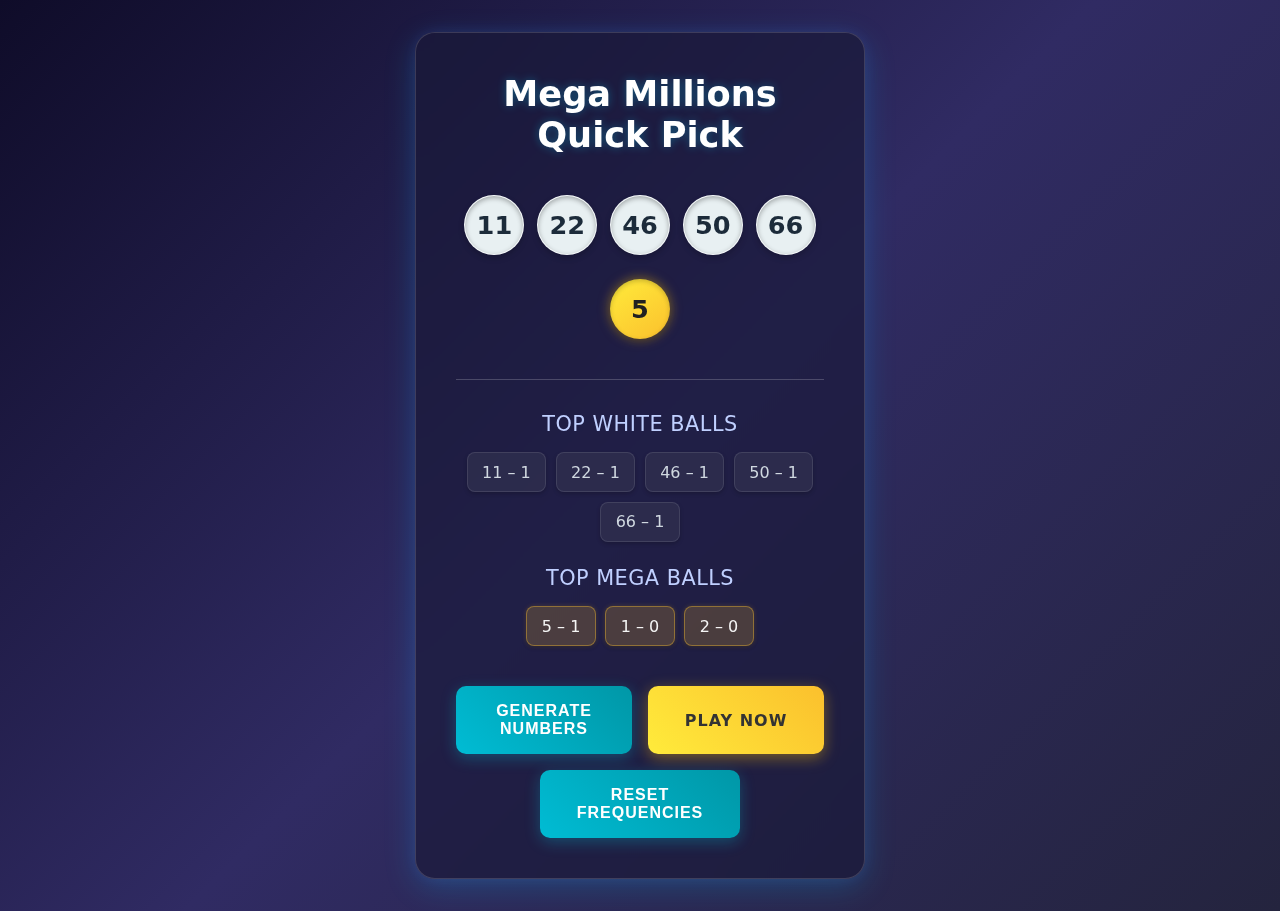
==== commit 6f715f70: "Update index.html" ====
--- a/index.html
+++ b/index.html
@@ -16,7 +16,7 @@
   <!-- Open Graph Meta Tags -->
   <meta property="og:title" content="Mega Millions Quick Pick Generator" />
   <meta property="og:description" content="Generate Mega Millions lottery numbers, view history, and see frequent picks!" />
-  <meta property="og:image" content="https://magyarplatano.github.io/megamillionsnumbergenerator/preview-image.jpg" />
+  <meta property="preview.png" content="https://magyarplatano.github.io/megamillionsnumbergenerator/preview-image.jpg" />
   <meta property="og:url" content="https://magyarplatano.github.io/megamillionsnumbergenerator/" />
   <meta property="og:type" content="website" />
 
--- a/styles.css
+++ b/styles.css
@@ -5,95 +5,132 @@
     padding: 0;
 }
 
+/* === Visually Hidden (Global) === */
+.visually-hidden {
+    position: absolute;
+    width: 1px;
+    height: 1px;
+    padding: 0;
+    margin: -1px;
+    overflow: hidden;
+    clip: rect(0, 0, 0, 0);
+    white-space: nowrap;
+    border: 0;
+}
+
+/* === Body Styling (Dark Futuristic Background) === */
 body {
-    /* Using a modern system font stack */
-    font-family: system-ui, -apple-system, BlinkMacSystemFont, "Segoe UI", Roboto,
-        Oxygen, Ubuntu, Cantarell, "Open Sans", "Helvetica Neue", sans-serif;
-    background-color: #f4f7f6; /* Slightly softer background */
-    color: #333; /* Default text color */
+    font-family: system-ui, -apple-system, BlinkMacSystemFont, "Segoe UI", Roboto, Oxygen, Ubuntu, Cantarell, "Open Sans", "Helvetica Neue", sans-serif;
+    /* Dark gradient background */
+    background: linear-gradient(135deg, #0f0c29 0%, #302b63 50%, #24243e 100%);
+    color: #e0e0e0; /* Light text for dark background */
     display: flex;
     justify-content: center;
     align-items: center;
     min-height: 100vh;
-    padding: 1rem; /* Add padding for small screens */
-}
-
-/* === Card Styling === */
+    padding: 1rem;
+}
+
+/* === Card Styling (Glassmorphism/Futuristic Panel) === */
 .card {
-    background: #ffffff;
-    padding: 2rem;
-    border-radius: 16px; /* Slightly larger radius */
-    box-shadow: 0 10px 30px rgba(0, 0, 0, 0.08); /* Softer shadow */
+    /* Semi-transparent background with blur */
+    background: rgba(25, 25, 55, 0.65);
+    backdrop-filter: blur(12px);
+    -webkit-backdrop-filter: blur(12px); /* Safari support */
+    border: 1px solid rgba(255, 255, 255, 0.15); /* Subtle light border */
+    padding: 2.5rem; /* Slightly more padding */
+    border-radius: 20px; /* More rounded corners */
+    /* Neon glow effect */
+    box-shadow: 0 8px 32px rgba(0, 200, 255, 0.2), 0 0 15px rgba(100, 100, 220, 0.15);
     text-align: center;
-    /* Responsive width */
-    max-width: 420px; /* Max width */
-    width: 100%; /* Take available width up to max-width */
-    margin: 1rem; /* Ensure spacing from viewport edges */
-}
-
+    max-width: 450px; /* Slightly wider */
+    width: 100%;
+    margin: 1rem;
+    transition: box-shadow 0.3s ease, transform 0.3s ease; /* Smooth transitions */
+}
+
+/* === Heading === */
 h1 {
-    font-size: 2rem; /* Slightly larger */
-    margin-bottom: 1.5rem; /* More space below title */
-    color: #1a1a1a; /* Darker heading color */
-    font-weight: 600;
+    font-size: 2.2rem;
+    margin-bottom: 2rem;
+    color: #ffffff; /* Bright white heading */
+    font-weight: 700;
+    /* Subtle text glow */
+    text-shadow: 0 0 10px rgba(0, 220, 255, 0.3);
 }
 
 /* === Generated Numbers Display === */
 .numbers {
     display: flex;
-    justify-content: center; /* Center the groups */
-    align-items: center;
-    margin: 2rem 0; /* More vertical spacing */
-    gap: 1.5rem; /* Increased gap between white/mega groups */
-    flex-wrap: wrap; /* Allow wrapping if needed on very small screens */
+    justify-content: center;
+    align-items: center;
+    margin: 2.5rem 0; /* More vertical space */
+    gap: 1.5rem;
+    flex-wrap: wrap;
 }
 
 .white-numbers,
 .mega-number {
     display: flex;
-    gap: 0.75rem; /* Slightly more space between balls */
-}
-
-.ball { /* Combined common styles for all balls */
-    width: 55px; /* Slightly larger balls */
-    height: 55px;
+    gap: 0.8rem; /* Slightly more space between balls */
+    list-style: none;
+    padding: 0;
+    margin: 0;
+}
+
+/* === Ball Styling (General) === */
+.ball {
+    width: 60px; /* Larger balls */
+    height: 60px;
     border-radius: 50%;
     display: flex;
     justify-content: center;
     align-items: center;
-    font-size: 1.4rem; /* Larger number text */
-    font-weight: bold;
-    box-shadow: 0 2px 4px rgba(0,0,0,0.1); /* Subtle shadow on balls */
-    transition: transform 0.2s ease-in-out; /* Smooth transition for hover */
-}
-
-/* Style for White Balls */
+    font-size: 1.6rem; /* Larger number */
+    font-weight: 700; /* Bolder font */
+    /* Inner shadow for depth + subtle outer shadow */
+    box-shadow: inset 0 2px 5px rgba(0, 0, 0, 0.3), 0 3px 6px rgba(0, 0, 0, 0.2);
+    transition: transform 0.25s ease-in-out, box-shadow 0.25s ease-in-out;
+    border: none; /* Remove default border, rely on background/shadow */
+    position: relative; /* For potential pseudo-element effects later */
+}
+
+/* === White Ball Styling === */
 .white-numbers .ball {
-    background: #ffffff;
-    color: #333333;
-    border: 1px solid #dcdcdc; /* Clearer border */
-}
-
-/* Style for the Mega Ball */
+    background: #e8f0f2; /* Light cool gray */
+    color: #1c2b3a; /* Dark blue-gray text */
+    border: 1px solid rgba(255, 255, 255, 0.5); /* Subtle highlight border */
+}
+
+/* === Mega Ball Styling (Gold Gradient) === */
 .mega-number .ball {
-    /* Official Mega Millions Gold/Yellow */
-    background: #fbc02d; /* Material Design Yellow 700 - good gold */
-    color: #212121; /* Dark text for better contrast on yellow */
-    border: 1px solid #f9a825; /* Slightly darker border */
-}
-
-/* Optional: Add a subtle hover effect to balls */
+    background: linear-gradient(145deg, #ffeb3b, #fbc02d); /* Vibrant gold gradient */
+    color: #212121; /* Dark text for contrast */
+     /* Gold glow */
+    box-shadow: inset 0 2px 5px rgba(0, 0, 0, 0.2), 0 3px 6px rgba(0, 0, 0, 0.15), 0 0 12px rgba(255, 193, 7, 0.5);
+}
+
+/* === Ball Hover Effect === */
 .ball:hover {
-    transform: scale(1.05);
-    box-shadow: 0 4px 8px rgba(0,0,0,0.15);
-}
-
-
-/* === Frequency Section (If you have one) === */
+    transform: scale(1.08) translateY(-3px);
+    box-shadow: inset 0 1px 3px rgba(0,0,0,0.2), 0 6px 12px rgba(0,0,0,0.3); /* Enhance shadows */
+}
+
+.white-numbers .ball:hover {
+     /* Add a subtle cyan glow on hover */
+    box-shadow: inset 0 1px 3px rgba(0,0,0,0.2), 0 6px 12px rgba(0,0,0,0.3), 0 0 15px rgba(0, 220, 255, 0.4);
+}
+.mega-number .ball:hover {
+     /* Intensify gold glow on hover */
+    box-shadow: inset 0 1px 3px rgba(0,0,0,0.1), 0 6px 12px rgba(0,0,0,0.2), 0 0 20px rgba(255, 193, 7, 0.7);
+}
+
+
+/* === Frequency Section === */
 .frequency-section {
-    margin: 2rem 0;
-    border-top: 1px solid #eee; /* Separator line */
-    padding-top: 1.5rem;
+    margin: 2.5rem 0;
+    border-top: 1px solid rgba(255, 255, 255, 0.2); /* Clearer separator */
+    padding-top: 2rem;
 }
 
 .freq-block {
@@ -101,98 +138,121 @@
 }
 
 .freq-block h3 {
-    font-size: 1.2rem;
-    margin-bottom: 0.75rem;
-    color: #555;
+    font-size: 1.3rem; /* Slightly larger */
+    margin-bottom: 1rem;
+    color: #c0d0ff; /* Light blue/lavender */
     font-weight: 500;
+    text-transform: uppercase; /* Stylized */
+    letter-spacing: 0.5px;
 }
 
 .freq-list {
     display: flex;
     flex-wrap: wrap;
     justify-content: center;
-    gap: 0.5rem;
-}
-
+    gap: 0.6rem; /* More spacing */
+    list-style: none;
+    padding: 0;
+    margin: 0;
+}
+
+/* === Frequency Item Styling === */
 .freq-item {
-    background: #f0f0f0; /* Lighter gray */
-    padding: 0.5rem 0.75rem;
-    border-radius: 6px;
-    font-size: 1rem; /* Slightly smaller than main balls */
-    color: #444;
-    min-width: 40px; /* Adjust as needed */
+    /* Darker, semi-transparent background */
+    background: rgba(50, 50, 80, 0.7);
+    border: 1px solid rgba(255, 255, 255, 0.1);
+    padding: 0.6rem 0.9rem; /* Adjust padding */
+    border-radius: 8px; /* Slightly rounded */
+    font-size: 1rem;
+    color: #d0d8e0; /* Light gray text */
+    min-width: 45px;
     text-align: center;
     font-weight: 500;
+    transition: background-color 0.3s ease, transform 0.2s ease, box-shadow 0.3s ease;
+    box-shadow: 0 2px 4px rgba(0,0,0, 0.2);
 }
 
 .freq-item.mega {
-    background: #fff9c4; /* Lighter yellow for frequency */
-    color: #5d4037; /* Brownish text for contrast */
-    border: 1px solid #fbc02d;
+    /* Use a faint gold tint */
+    background: rgba(251, 192, 45, 0.2);
+    border: 1px solid rgba(251, 192, 45, 0.4);
+    color: #f5f5f5; /* Brighter text for contrast */
+    box-shadow: 0 2px 4px rgba(0,0,0, 0.2), 0 0 5px rgba(251, 192, 45, 0.2); /* Subtle glow */
+}
+
+.freq-item:hover {
+    background: rgba(80, 80, 120, 0.85); /* Lighten on hover */
+    transform: translateY(-2px);
+    box-shadow: 0 4px 8px rgba(0,0,0, 0.3);
+}
+
+.freq-item.mega:hover {
+    background: rgba(251, 192, 45, 0.4); /* Brighter yellow on hover */
+    box-shadow: 0 4px 8px rgba(0,0,0, 0.3), 0 0 10px rgba(251, 192, 45, 0.4);
 }
 
 /* === Action Buttons === */
 .actions {
     display: flex;
-    gap: 1rem; /* More space between buttons */
-    justify-content: center;
-    margin-top: 2rem; /* More space above buttons */
+    gap: 1rem;
+    justify-content: center;
+    margin-top: 2.5rem; /* More space above buttons */
+    flex-wrap: wrap; /* Allow buttons to wrap on small screens */
 }
 
 button,
 a.button {
-    flex: 1; /* Allow buttons to grow */
-    max-width: 180px; /* But prevent them from getting too wide */
+    flex-grow: 1;
+    flex-basis: 150px; /* Minimum base width before growing */
+    max-width: 200px;
     text-decoration: none;
-    background: #007bff; /* Standard vibrant blue */
+    /* Futuristic cyan gradient button */
+    background: linear-gradient(45deg, #00bcd4, #0097a7);
     color: #ffffff;
     border: none;
-    padding: 0.85rem 1rem; /* Slightly more padding */
-    border-radius: 8px; /* Match card radius style */
+    padding: 1rem 1.2rem; /* Generous padding */
+    border-radius: 10px; /* Match card style */
     font-size: 1rem;
-    font-weight: 500;
+    font-weight: 600; /* Bold text */
     cursor: pointer;
-    transition: background-color 0.3s ease, transform 0.1s ease; /* Smooth transitions */
+    transition: all 0.3s ease; /* Smooth transition for all properties */
+    /* Button glow */
+    box-shadow: 0 4px 15px rgba(0, 188, 212, 0.3);
+    text-transform: uppercase;
+    letter-spacing: 1px; /* Increase letter spacing */
     display: inline-flex;
     align-items: center;
     justify-content: center;
-    box-shadow: 0 2px 5px rgba(0, 123, 255, 0.2); /* Subtle shadow */
+    text-align: center;
 }
 
 button:hover,
 a.button:hover {
-    background: #0056b3; /* Darker blue on hover */
-    transform: translateY(-2px); /* Slight lift effect */
+    /* Brighter gradient on hover */
+    background: linear-gradient(45deg, #00e5ff, #00bcd4);
+    /* Intensify glow and lift */
+    box-shadow: 0 6px 20px rgba(0, 188, 212, 0.5);
+    transform: translateY(-3px);
 }
 
 button:active,
 a.button:active {
     transform: translateY(0); /* Press down effect */
-    box-shadow: none;
-}
-
-/* Optional: Style for a secondary button if needed */
-.button.secondary {
-    background-color: #6c757d; /* Gray */
-    box-shadow: 0 2px 5px rgba(108, 117, 125, 0.2);
-}
-
-.button.secondary:hover {
-    background-color: #5a6268;
-/* Secondary Button Style (Reset Frequencies) */
-button.secondary {
-  background-color: #f5f5f5;
-  color: #444;
-  border: 1px solid #ccc;
-  border-radius: 8px;
-  padding: 10px 16px;
-  font-size: 1rem;
-  margin-top: 12px;
-  transition: background-color 0.2s ease;
-}
-
-button.secondary:hover {
-  background-color: #e4e4e4;
-  cursor: pointer;
-}
-
+    box-shadow: 0 2px 10px rgba(0, 188, 212, 0.4); /* Reduced shadow */
+}
+
+/* Differentiate the 'Play Now' button */
+#playBtn {
+    background: linear-gradient(45deg, #ffeb3b, #fbc02d); /* Gold gradient */
+    color: #333; /* Dark text on gold */
+    box-shadow: 0 4px 15px rgba(255, 193, 7, 0.4); /* Gold glow */
+}
+
+#playBtn:hover {
+    background: linear-gradient(45deg, #fff176, #ffeb3b); /* Brighter gold */
+    box-shadow: 0 6px 20px rgba(255, 193, 7, 0.6); /* Intense gold glow */
+}
+
+#playBtn:active {
+    box-shadow: 0 2px 10px rgba(255, 193, 7, 0.4);
+}
--- a/styles.css
+++ b/styles.css
@@ -5,95 +5,132 @@
     padding: 0;
 }
 
+/* === Visually Hidden (Global) === */
+.visually-hidden {
+    position: absolute;
+    width: 1px;
+    height: 1px;
+    padding: 0;
+    margin: -1px;
+    overflow: hidden;
+    clip: rect(0, 0, 0, 0);
+    white-space: nowrap;
+    border: 0;
+}
+
+/* === Body Styling (Dark Futuristic Background) === */
 body {
-    /* Using a modern system font stack */
-    font-family: system-ui, -apple-system, BlinkMacSystemFont, "Segoe UI", Roboto,
-        Oxygen, Ubuntu, Cantarell, "Open Sans", "Helvetica Neue", sans-serif;
-    background-color: #f4f7f6; /* Slightly softer background */
-    color: #333; /* Default text color */
+    font-family: system-ui, -apple-system, BlinkMacSystemFont, "Segoe UI", Roboto, Oxygen, Ubuntu, Cantarell, "Open Sans", "Helvetica Neue", sans-serif;
+    /* Dark gradient background */
+    background: linear-gradient(135deg, #0f0c29 0%, #302b63 50%, #24243e 100%);
+    color: #e0e0e0; /* Light text for dark background */
     display: flex;
     justify-content: center;
     align-items: center;
     min-height: 100vh;
-    padding: 1rem; /* Add padding for small screens */
-}
-
-/* === Card Styling === */
+    padding: 1rem;
+}
+
+/* === Card Styling (Glassmorphism/Futuristic Panel) === */
 .card {
-    background: #ffffff;
-    padding: 2rem;
-    border-radius: 16px; /* Slightly larger radius */
-    box-shadow: 0 10px 30px rgba(0, 0, 0, 0.08); /* Softer shadow */
+    /* Semi-transparent background with blur */
+    background: rgba(25, 25, 55, 0.65);
+    backdrop-filter: blur(12px);
+    -webkit-backdrop-filter: blur(12px); /* Safari support */
+    border: 1px solid rgba(255, 255, 255, 0.15); /* Subtle light border */
+    padding: 2.5rem; /* Slightly more padding */
+    border-radius: 20px; /* More rounded corners */
+    /* Neon glow effect */
+    box-shadow: 0 8px 32px rgba(0, 200, 255, 0.2), 0 0 15px rgba(100, 100, 220, 0.15);
     text-align: center;
-    /* Responsive width */
-    max-width: 420px; /* Max width */
-    width: 100%; /* Take available width up to max-width */
-    margin: 1rem; /* Ensure spacing from viewport edges */
-}
-
+    max-width: 450px; /* Slightly wider */
+    width: 100%;
+    margin: 1rem;
+    transition: box-shadow 0.3s ease, transform 0.3s ease; /* Smooth transitions */
+}
+
+/* === Heading === */
 h1 {
-    font-size: 2rem; /* Slightly larger */
-    margin-bottom: 1.5rem; /* More space below title */
-    color: #1a1a1a; /* Darker heading color */
-    font-weight: 600;
+    font-size: 2.2rem;
+    margin-bottom: 2rem;
+    color: #ffffff; /* Bright white heading */
+    font-weight: 700;
+    /* Subtle text glow */
+    text-shadow: 0 0 10px rgba(0, 220, 255, 0.3);
 }
 
 /* === Generated Numbers Display === */
 .numbers {
     display: flex;
-    justify-content: center; /* Center the groups */
-    align-items: center;
-    margin: 2rem 0; /* More vertical spacing */
-    gap: 1.5rem; /* Increased gap between white/mega groups */
-    flex-wrap: wrap; /* Allow wrapping if needed on very small screens */
+    justify-content: center;
+    align-items: center;
+    margin: 2.5rem 0; /* More vertical space */
+    gap: 1.5rem;
+    flex-wrap: wrap;
 }
 
 .white-numbers,
 .mega-number {
     display: flex;
-    gap: 0.75rem; /* Slightly more space between balls */
-}
-
-.ball { /* Combined common styles for all balls */
-    width: 55px; /* Slightly larger balls */
-    height: 55px;
+    gap: 0.8rem; /* Slightly more space between balls */
+    list-style: none;
+    padding: 0;
+    margin: 0;
+}
+
+/* === Ball Styling (General) === */
+.ball {
+    width: 60px; /* Larger balls */
+    height: 60px;
     border-radius: 50%;
     display: flex;
     justify-content: center;
     align-items: center;
-    font-size: 1.4rem; /* Larger number text */
-    font-weight: bold;
-    box-shadow: 0 2px 4px rgba(0,0,0,0.1); /* Subtle shadow on balls */
-    transition: transform 0.2s ease-in-out; /* Smooth transition for hover */
-}
-
-/* Style for White Balls */
+    font-size: 1.6rem; /* Larger number */
+    font-weight: 700; /* Bolder font */
+    /* Inner shadow for depth + subtle outer shadow */
+    box-shadow: inset 0 2px 5px rgba(0, 0, 0, 0.3), 0 3px 6px rgba(0, 0, 0, 0.2);
+    transition: transform 0.25s ease-in-out, box-shadow 0.25s ease-in-out;
+    border: none; /* Remove default border, rely on background/shadow */
+    position: relative; /* For potential pseudo-element effects later */
+}
+
+/* === White Ball Styling === */
 .white-numbers .ball {
-    background: #ffffff;
-    color: #333333;
-    border: 1px solid #dcdcdc; /* Clearer border */
-}
-
-/* Style for the Mega Ball */
+    background: #e8f0f2; /* Light cool gray */
+    color: #1c2b3a; /* Dark blue-gray text */
+    border: 1px solid rgba(255, 255, 255, 0.5); /* Subtle highlight border */
+}
+
+/* === Mega Ball Styling (Gold Gradient) === */
 .mega-number .ball {
-    /* Official Mega Millions Gold/Yellow */
-    background: #fbc02d; /* Material Design Yellow 700 - good gold */
-    color: #212121; /* Dark text for better contrast on yellow */
-    border: 1px solid #f9a825; /* Slightly darker border */
-}
-
-/* Optional: Add a subtle hover effect to balls */
+    background: linear-gradient(145deg, #ffeb3b, #fbc02d); /* Vibrant gold gradient */
+    color: #212121; /* Dark text for contrast */
+     /* Gold glow */
+    box-shadow: inset 0 2px 5px rgba(0, 0, 0, 0.2), 0 3px 6px rgba(0, 0, 0, 0.15), 0 0 12px rgba(255, 193, 7, 0.5);
+}
+
+/* === Ball Hover Effect === */
 .ball:hover {
-    transform: scale(1.05);
-    box-shadow: 0 4px 8px rgba(0,0,0,0.15);
-}
-
-
-/* === Frequency Section (If you have one) === */
+    transform: scale(1.08) translateY(-3px);
+    box-shadow: inset 0 1px 3px rgba(0,0,0,0.2), 0 6px 12px rgba(0,0,0,0.3); /* Enhance shadows */
+}
+
+.white-numbers .ball:hover {
+     /* Add a subtle cyan glow on hover */
+    box-shadow: inset 0 1px 3px rgba(0,0,0,0.2), 0 6px 12px rgba(0,0,0,0.3), 0 0 15px rgba(0, 220, 255, 0.4);
+}
+.mega-number .ball:hover {
+     /* Intensify gold glow on hover */
+    box-shadow: inset 0 1px 3px rgba(0,0,0,0.1), 0 6px 12px rgba(0,0,0,0.2), 0 0 20px rgba(255, 193, 7, 0.7);
+}
+
+
+/* === Frequency Section === */
 .frequency-section {
-    margin: 2rem 0;
-    border-top: 1px solid #eee; /* Separator line */
-    padding-top: 1.5rem;
+    margin: 2.5rem 0;
+    border-top: 1px solid rgba(255, 255, 255, 0.2); /* Clearer separator */
+    padding-top: 2rem;
 }
 
 .freq-block {
@@ -101,98 +138,121 @@
 }
 
 .freq-block h3 {
-    font-size: 1.2rem;
-    margin-bottom: 0.75rem;
-    color: #555;
+    font-size: 1.3rem; /* Slightly larger */
+    margin-bottom: 1rem;
+    color: #c0d0ff; /* Light blue/lavender */
     font-weight: 500;
+    text-transform: uppercase; /* Stylized */
+    letter-spacing: 0.5px;
 }
 
 .freq-list {
     display: flex;
     flex-wrap: wrap;
     justify-content: center;
-    gap: 0.5rem;
-}
-
+    gap: 0.6rem; /* More spacing */
+    list-style: none;
+    padding: 0;
+    margin: 0;
+}
+
+/* === Frequency Item Styling === */
 .freq-item {
-    background: #f0f0f0; /* Lighter gray */
-    padding: 0.5rem 0.75rem;
-    border-radius: 6px;
-    font-size: 1rem; /* Slightly smaller than main balls */
-    color: #444;
-    min-width: 40px; /* Adjust as needed */
+    /* Darker, semi-transparent background */
+    background: rgba(50, 50, 80, 0.7);
+    border: 1px solid rgba(255, 255, 255, 0.1);
+    padding: 0.6rem 0.9rem; /* Adjust padding */
+    border-radius: 8px; /* Slightly rounded */
+    font-size: 1rem;
+    color: #d0d8e0; /* Light gray text */
+    min-width: 45px;
     text-align: center;
     font-weight: 500;
+    transition: background-color 0.3s ease, transform 0.2s ease, box-shadow 0.3s ease;
+    box-shadow: 0 2px 4px rgba(0,0,0, 0.2);
 }
 
 .freq-item.mega {
-    background: #fff9c4; /* Lighter yellow for frequency */
-    color: #5d4037; /* Brownish text for contrast */
-    border: 1px solid #fbc02d;
+    /* Use a faint gold tint */
+    background: rgba(251, 192, 45, 0.2);
+    border: 1px solid rgba(251, 192, 45, 0.4);
+    color: #f5f5f5; /* Brighter text for contrast */
+    box-shadow: 0 2px 4px rgba(0,0,0, 0.2), 0 0 5px rgba(251, 192, 45, 0.2); /* Subtle glow */
+}
+
+.freq-item:hover {
+    background: rgba(80, 80, 120, 0.85); /* Lighten on hover */
+    transform: translateY(-2px);
+    box-shadow: 0 4px 8px rgba(0,0,0, 0.3);
+}
+
+.freq-item.mega:hover {
+    background: rgba(251, 192, 45, 0.4); /* Brighter yellow on hover */
+    box-shadow: 0 4px 8px rgba(0,0,0, 0.3), 0 0 10px rgba(251, 192, 45, 0.4);
 }
 
 /* === Action Buttons === */
 .actions {
     display: flex;
-    gap: 1rem; /* More space between buttons */
-    justify-content: center;
-    margin-top: 2rem; /* More space above buttons */
+    gap: 1rem;
+    justify-content: center;
+    margin-top: 2.5rem; /* More space above buttons */
+    flex-wrap: wrap; /* Allow buttons to wrap on small screens */
 }
 
 button,
 a.button {
-    flex: 1; /* Allow buttons to grow */
-    max-width: 180px; /* But prevent them from getting too wide */
+    flex-grow: 1;
+    flex-basis: 150px; /* Minimum base width before growing */
+    max-width: 200px;
     text-decoration: none;
-    background: #007bff; /* Standard vibrant blue */
+    /* Futuristic cyan gradient button */
+    background: linear-gradient(45deg, #00bcd4, #0097a7);
     color: #ffffff;
     border: none;
-    padding: 0.85rem 1rem; /* Slightly more padding */
-    border-radius: 8px; /* Match card radius style */
+    padding: 1rem 1.2rem; /* Generous padding */
+    border-radius: 10px; /* Match card style */
     font-size: 1rem;
-    font-weight: 500;
+    font-weight: 600; /* Bold text */
     cursor: pointer;
-    transition: background-color 0.3s ease, transform 0.1s ease; /* Smooth transitions */
+    transition: all 0.3s ease; /* Smooth transition for all properties */
+    /* Button glow */
+    box-shadow: 0 4px 15px rgba(0, 188, 212, 0.3);
+    text-transform: uppercase;
+    letter-spacing: 1px; /* Increase letter spacing */
     display: inline-flex;
     align-items: center;
     justify-content: center;
-    box-shadow: 0 2px 5px rgba(0, 123, 255, 0.2); /* Subtle shadow */
+    text-align: center;
 }
 
 button:hover,
 a.button:hover {
-    background: #0056b3; /* Darker blue on hover */
-    transform: translateY(-2px); /* Slight lift effect */
+    /* Brighter gradient on hover */
+    background: linear-gradient(45deg, #00e5ff, #00bcd4);
+    /* Intensify glow and lift */
+    box-shadow: 0 6px 20px rgba(0, 188, 212, 0.5);
+    transform: translateY(-3px);
 }
 
 button:active,
 a.button:active {
     transform: translateY(0); /* Press down effect */
-    box-shadow: none;
-}
-
-/* Optional: Style for a secondary button if needed */
-.button.secondary {
-    background-color: #6c757d; /* Gray */
-    box-shadow: 0 2px 5px rgba(108, 117, 125, 0.2);
-}
-
-.button.secondary:hover {
-    background-color: #5a6268;
-/* Secondary Button Style (Reset Frequencies) */
-button.secondary {
-  background-color: #f5f5f5;
-  color: #444;
-  border: 1px solid #ccc;
-  border-radius: 8px;
-  padding: 10px 16px;
-  font-size: 1rem;
-  margin-top: 12px;
-  transition: background-color 0.2s ease;
-}
-
-button.secondary:hover {
-  background-color: #e4e4e4;
-  cursor: pointer;
-}
-
+    box-shadow: 0 2px 10px rgba(0, 188, 212, 0.4); /* Reduced shadow */
+}
+
+/* Differentiate the 'Play Now' button */
+#playBtn {
+    background: linear-gradient(45deg, #ffeb3b, #fbc02d); /* Gold gradient */
+    color: #333; /* Dark text on gold */
+    box-shadow: 0 4px 15px rgba(255, 193, 7, 0.4); /* Gold glow */
+}
+
+#playBtn:hover {
+    background: linear-gradient(45deg, #fff176, #ffeb3b); /* Brighter gold */
+    box-shadow: 0 6px 20px rgba(255, 193, 7, 0.6); /* Intense gold glow */
+}
+
+#playBtn:active {
+    box-shadow: 0 2px 10px rgba(255, 193, 7, 0.4);
+}
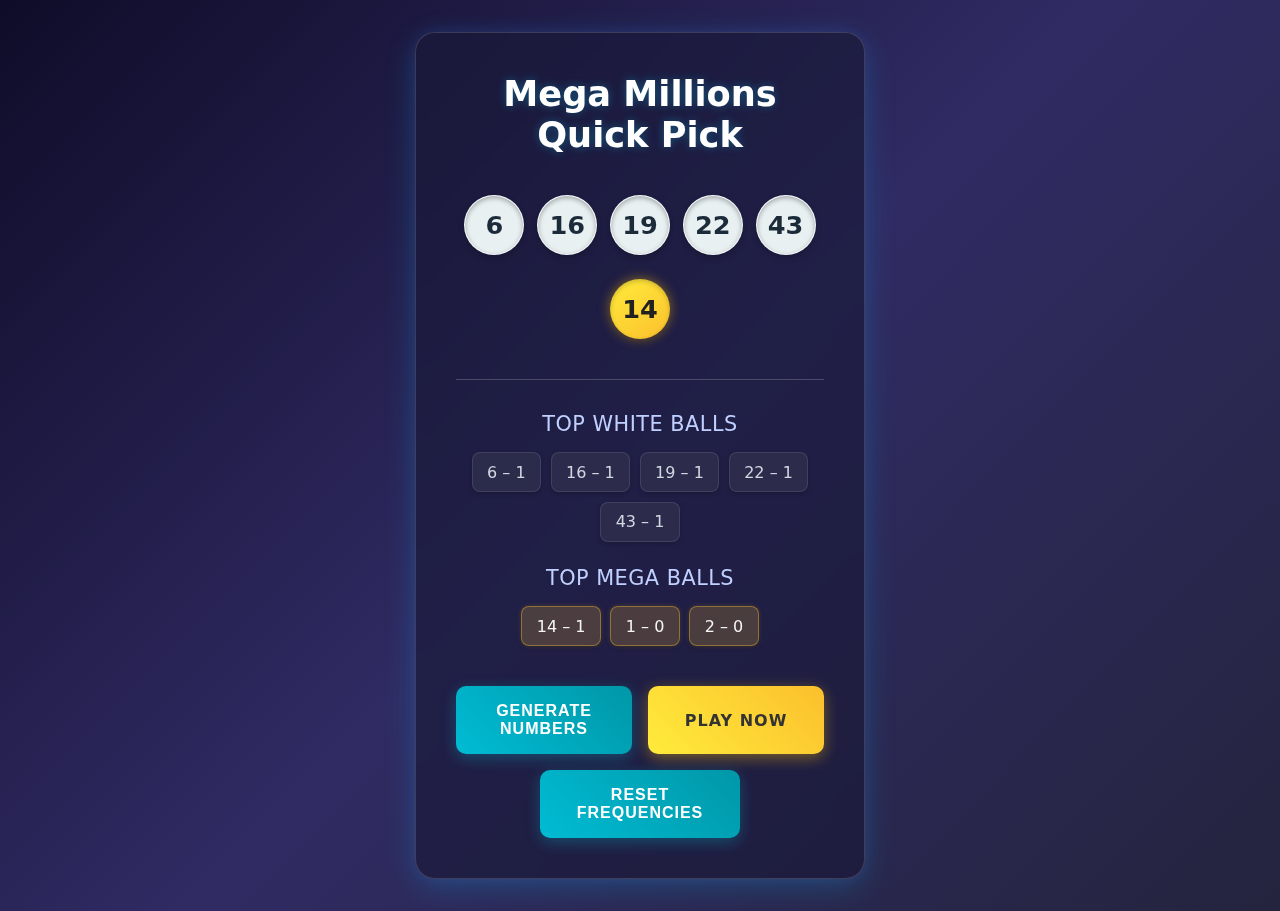
==== commit ebe9606a: "Update index.html" ====
--- a/index.html
+++ b/index.html
@@ -19,6 +19,11 @@
   <meta property="preview.png" content="https://magyarplatano.github.io/megamillionsnumbergenerator/preview-image.jpg" />
   <meta property="og:url" content="https://magyarplatano.github.io/megamillionsnumbergenerator/" />
   <meta property="og:type" content="website" />
+  <!-- Twitter Card -->
+  <meta name="twitter:card" content="summary_large_image" />
+  <meta name="twitter:title" content="Mega Millions Quick Pick" />
+  <meta name="twitter:description" content="Generate your lucky Mega Millions numbers with style." />
+  <meta name="twitter:image" content="https://magyarplatano.github.io/megamillionsnumbergenerator/preview.jpg" />
 
   <!-- Prevent rendering issues -->
   <meta http-equiv="X-UA-Compatible" content="IE=edge" />
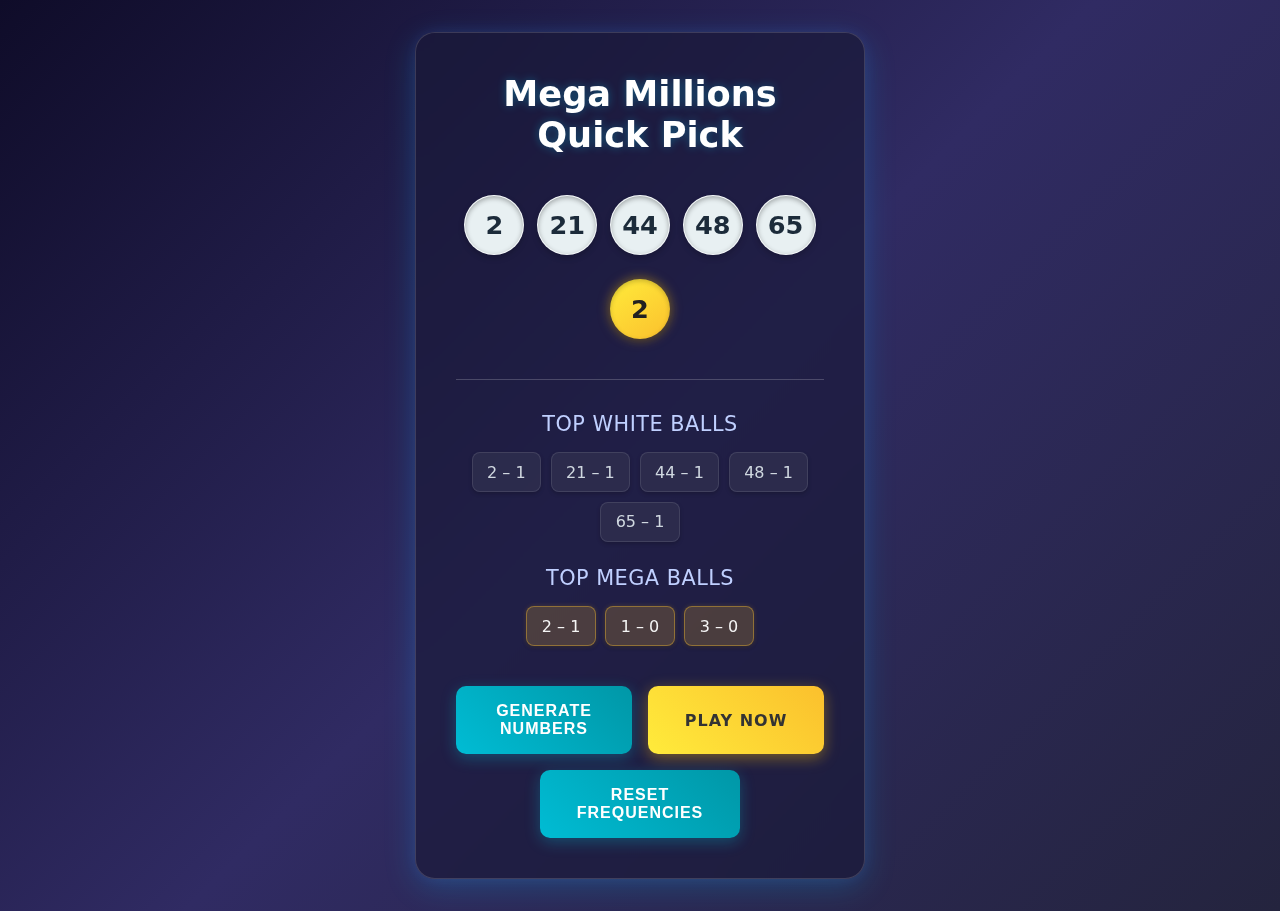
==== commit 3711af7e: "Update index.html" ====
--- a/index.html
+++ b/index.html
@@ -14,16 +14,18 @@
   <link rel="icon" href="favicon.ico" />
 
   <!-- Open Graph Meta Tags -->
-  <meta property="og:title" content="Mega Millions Quick Pick Generator" />
-  <meta property="og:description" content="Generate Mega Millions lottery numbers, view history, and see frequent picks!" />
-  <meta property="preview.png" content="https://magyarplatano.github.io/megamillionsnumbergenerator/preview-image.jpg" />
-  <meta property="og:url" content="https://magyarplatano.github.io/megamillionsnumbergenerator/" />
-  <meta property="og:type" content="website" />
-  <!-- Twitter Card -->
-  <meta name="twitter:card" content="summary_large_image" />
-  <meta name="twitter:title" content="Mega Millions Quick Pick" />
-  <meta name="twitter:description" content="Generate your lucky Mega Millions numbers with style." />
-  <meta name="twitter:image" content="https://magyarplatano.github.io/megamillionsnumbergenerator/preview.jpg" />
+<meta property="og:title" content="Mega Millions Quick Pick Generator" />
+<meta property="og:description" content="Generate Mega Millions lottery numbers, view history, and see frequent picks!" />
+<meta property="og:image" content="https://magyarplatano.github.io/megamillionsnumbergenerator/preview.png" />
+<meta property="og:url" content="https://magyarplatano.github.io/megamillionsnumbergenerator/" />
+<meta property="og:type" content="website" />
+
+<!-- Twitter Card -->
+<meta name="twitter:card" content="summary_large_image" />
+<meta name="twitter:title" content="Mega Millions Quick Pick" />
+<meta name="twitter:description" content="Generate your lucky Mega Millions numbers with style." />
+<meta name="twitter:image" content="https://magyarplatano.github.io/megamillionsnumbergenerator/preview.png" />
+
 
   <!-- Prevent rendering issues -->
   <meta http-equiv="X-UA-Compatible" content="IE=edge" />
